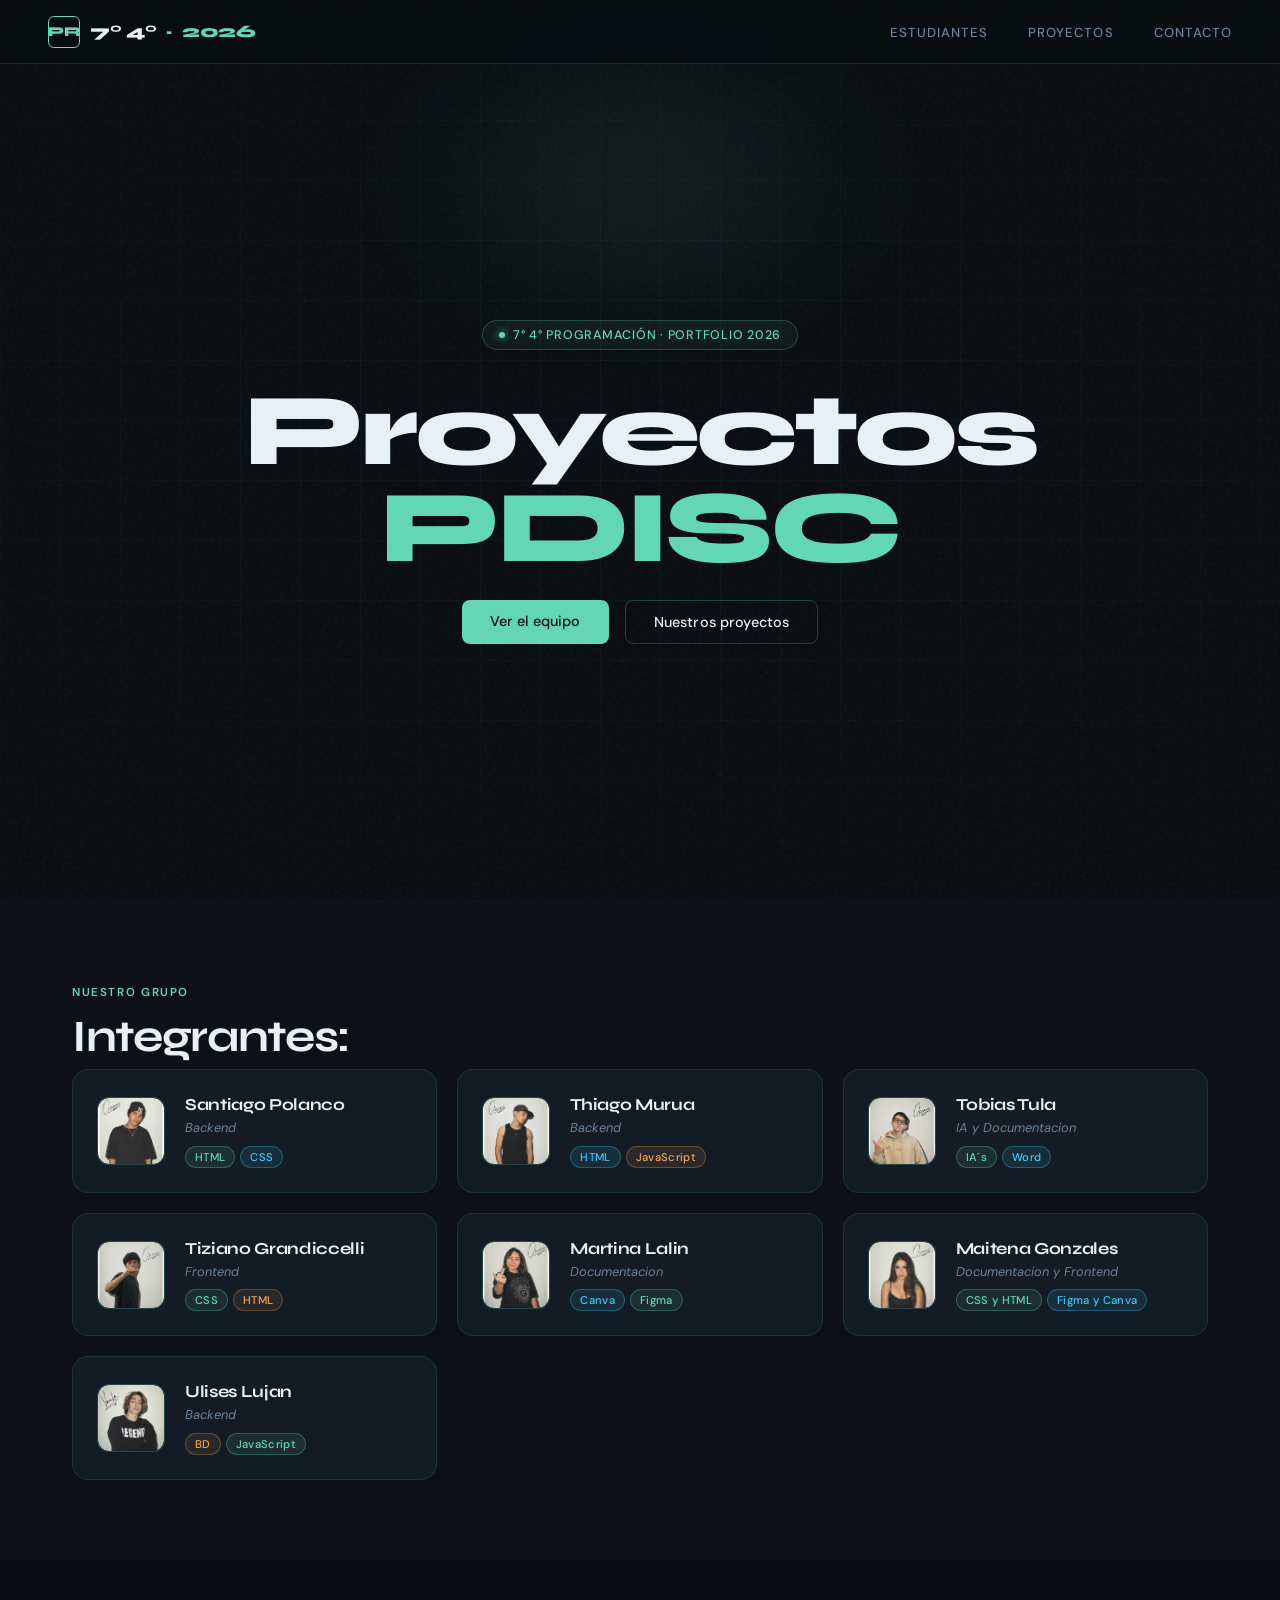
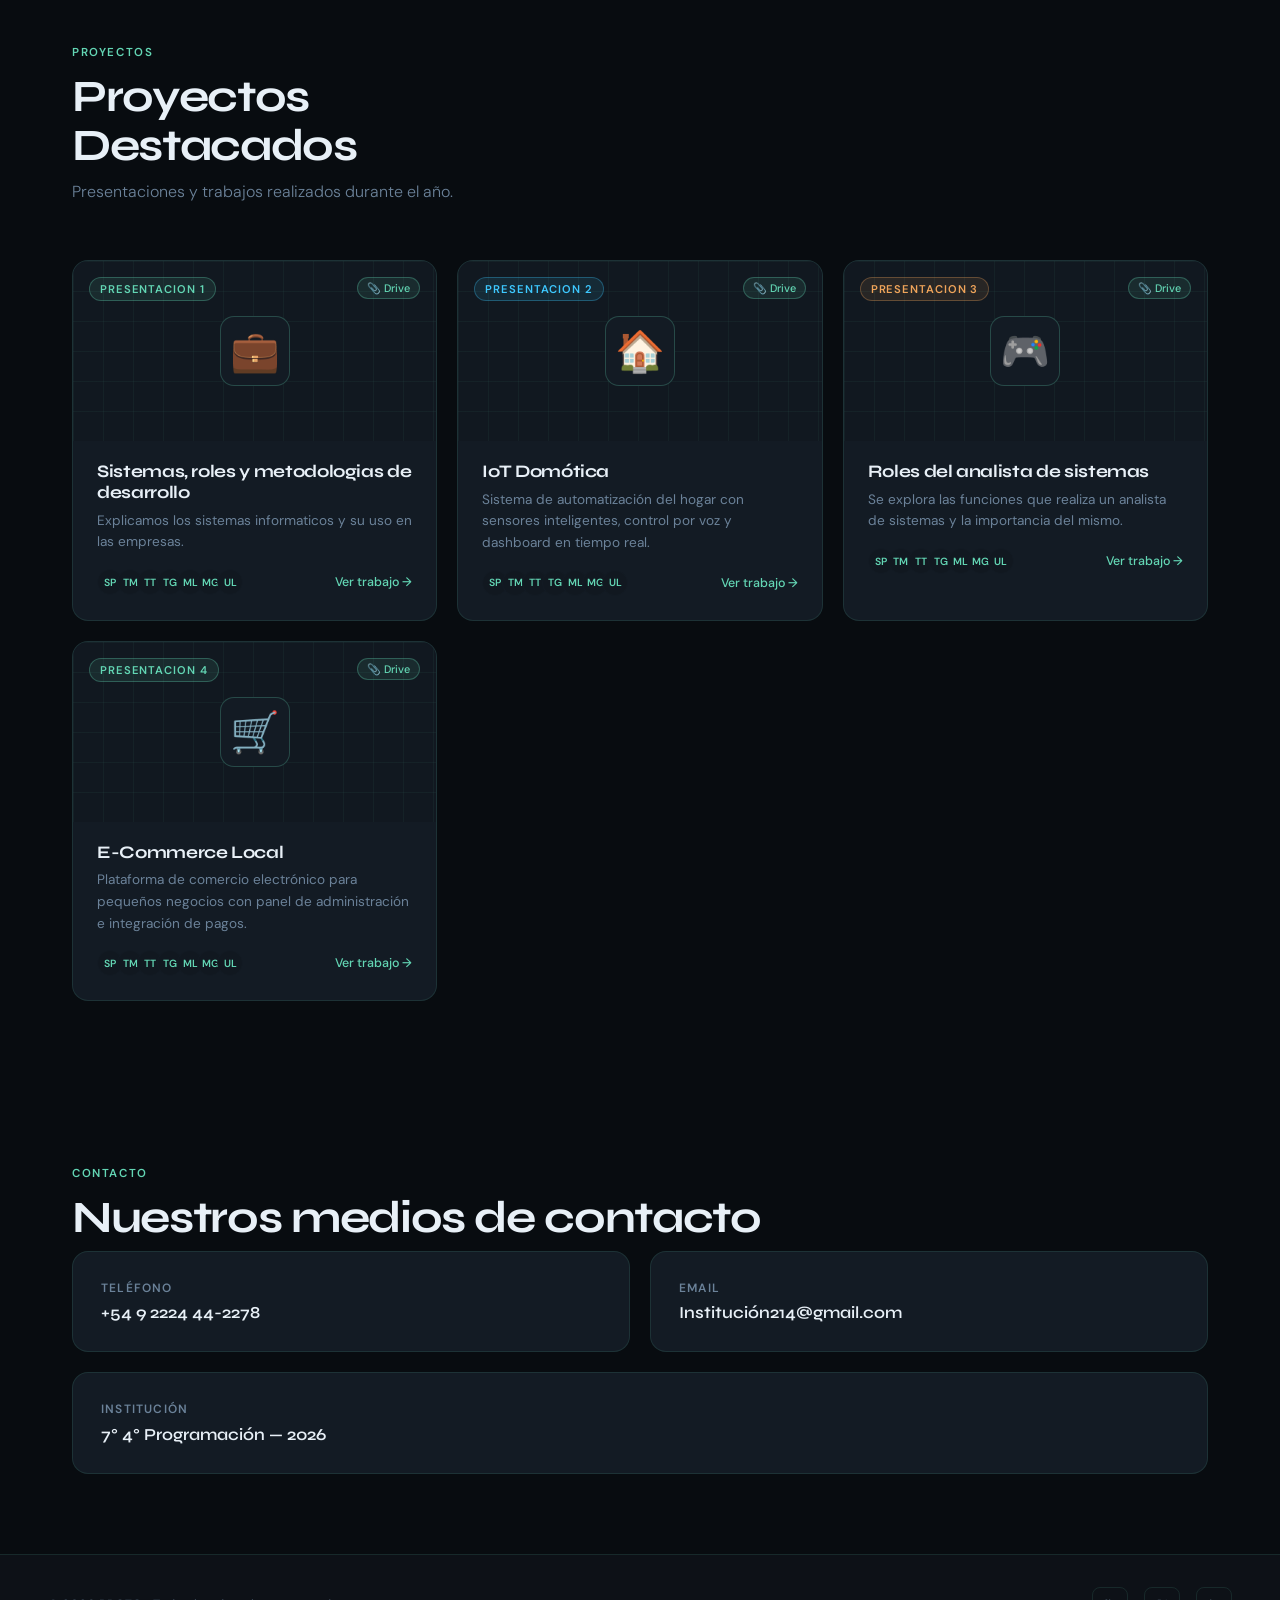
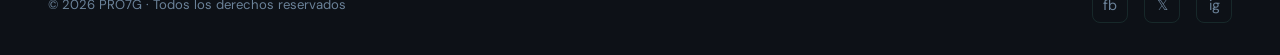
==== portfolio/index.html @ 8aecb808 "Add files via upload" ====
<!DOCTYPE html>
<html lang="es">
<head>
<meta charset="UTF-8">
<meta name="viewport" content="width=device-width, initial-scale=1.0">
<title>Godoy Portfolio 2026</title>
<link href="https://fonts.googleapis.com/css2?family=Syne:wght@400;600;700;800&family=DM+Sans:ital,wght@0,300;0,400;0,500;1,300&display=swap" rel="stylesheet">
</head>
<link rel="stylesheet" href="orden.css">
<body>
<nav>
  <a href="#" class="logo">
    <span class="logo-bracket">PR</span>
    7° 4° <span>·</span> <span>2026</span>
  </a>
  <ul class="nav-links">
    <li><a href="#students" class="active">Estudiantes</a></li>
    <li><a href="#projects">Proyectos</a></li>
    <li><a href="#contact">Contacto</a></li>
  </ul>
</nav>
<section class="hero">
  <div class="hero-grid"></div>
  <div class="hero-glow"></div>
  <div class="hero-badge">7° 4° Programación · Portfolio 2026</div>
  <h1>
    Proyectos<br>
    <span class="line2">PDISC</span>
  </h1>

  <div class="hero-cta">
    <a href="#students" class="btn btn-primary">Ver el equipo</a>
    <a href="#projects" class="btn btn-ghost">Nuestros proyectos</a>
  </div>
</section>
<section id="students">
  <div class="section-inner">
    <p class="section-tag reveal">Nuestro grupo</p>
    <h2 class="section-title reveal">Integrantes:</h2>
    <div class="students-grid">
      <div class="student-card reveal" onclick="openModal('Lucas','M.','Python · Backend','Desarrollador apasionado por la inteligencia artificial y los sistemas distribuidos. Le encanta resolver problemas complejos con código elegante.',['Python','Backend','IA'])">
        <div class="avatar"><img src="img/skinny.jpeg"></div>
        <div class="student-info">
          <div class="student-name">Santiago Polanco</div>
          <div class="student-role">Backend</div>
          <div class="tags">
            <span class="tag tag-green">HTML</span>
            <span class="tag tag-blue">CSS</span>
          </div>
        </div>
        
      </div>
      <div class="student-card reveal" onclick="openModal('Sofía','G.','UI/UX · Design','Diseñadora UX con ojo para los detalles. Crea interfaces que son tanto bellas como funcionales, centradas en el usuario.',['UI/UX','Design','Figma'])">
        <div class="avatar"><img src="img/murua.jpeg"></div>
        <div class="student-info">
          <div class="student-name">Thiago Murua</div>
          <div class="student-role">Backend</div>
          <div class="tags">
            <span class="tag tag-blue">HTML</span>
            <span class="tag tag-gold">JavaScript</span>
          </div>
        </div>
        
      </div>
      <div class="student-card reveal" onclick="openModal('Diego','R.','Data Science · AI','Entusiasta de los datos y la ciencia. Transforma conjuntos de datos complejos en insights accionables para la toma de decisiones.',['IA','Data Science','ML'])">
        <div class="avatar"><img src="img/tulin.jpeg"></div>
        <div class="student-info">
          <div class="student-name">Tobias Tula</div>
          <div class="student-role">IA y Documentacion</div>
          <div class="tags">
            <span class="tag tag-green">IA´s</span>
            <span class="tag tag-blue">Word</span>
          </div>
        </div>
        
      </div>
      <div class="student-card reveal" onclick="openModal('Valentina','C.','AI · Full Stack','Desarrolladora full stack con experiencia en modelos de lenguaje y aplicaciones web modernas. Apasionada por la ética en IA.',['IA','Full Stack','React'])">
        <div class="avatar"><img src="img/tizi.jpeg"></div>
        <div class="student-info">
          <div class="student-name">Tiziano Grandiccelli</div>
          <div class="student-role">Frontend</div>
          <div class="tags">
            <span class="tag tag-green">CSS</span>
            <span class="tag tag-gold">HTML</span>
          </div>
        </div>
        
      </div>
      <div class="student-card reveal" onclick="openModal('Matías','S.','DevOps · Cloud','Especialista en infraestructura y automatización. Garantiza que los proyectos del equipo estén siempre disponibles y escalables.',['DevOps','Cloud','Docker'])">
        <div class="avatar"><img src="img/martina.jpeg"></div>
        <div class="student-info">
          <div class="student-name">Martina Lalin</div>
          <div class="student-role">Documentacion</div>
          <div class="tags">
            <span class="tag tag-blue">Canva</span>
            <span class="tag tag-green">Figma</span>
          </div>
        </div>
        
      </div>
      <div class="student-card reveal" onclick="openModal('Isabella','F.','Mobile · AI','Desarrolladora mobile especializada en apps iOS/Android con integración de IA. Sus apps han sido descargadas por miles de usuarios.',['Mobile','IA','Flutter'])">
        <div class="avatar"><img src="img/mai.jpeg"></div>
        <div class="student-info">
          <div class="student-name">Maitena Gonzales</div>
          <div class="student-role">Documentacion y Frontend</div>
          <div class="tags">
            <span class="tag tag-green">CSS y HTML</span>
            <span class="tag tag-blue">Figma y Canva</span>
          </div>
        </div>
        
      </div>
      <div class="student-card reveal" onclick="openModal('Alex','T.','Cybersecurity','Experto en seguridad informática y ethical hacking. Protege los sistemas del equipo y evangeliza buenas prácticas de seguridad.',['Cybersecurity','Networking','Python'])">
        <div class="avatar"><img src="img/ulises.jpeg"></div>
        <div class="student-info">
          <div class="student-name">Ulises Lujan</div>
          <div class="student-role">Backend</div>
          <div class="tags">
            <span class="tag tag-gold">BD</span>
            <span class="tag tag-green">JavaScript</span>
          </div>
        </div>
        
      </div>
    </div>
  </div>
</section>
<section id="projects">
  <div class="section-inner">
    <p class="section-tag reveal">Proyectos</p>
    <h2 class="section-title reveal">Proyectos <br>Destacados</h2>
    <p class="section-sub reveal">Presentaciones y trabajos realizados durante el año. </p>
   
    <div class="projects-grid">
      <a class="project-card reveal" href="https://drive.google.com/file/d/1JtZgzzsUS3q6i__d8_By-QqEZzwx6sC-/view?usp=drive_link" target="_blank">
        <div class="project-thumb">
          <div class="project-thumb-pattern"></div>
          <span class="project-type-badge tag-green">Presentacion 1</span>
          <span class="project-gdrive-badge">📎 Drive</span>
          <div class="project-thumb-icon">💼</div>
        </div>
        <div class="project-body">
          <div class="project-title">Sistemas, roles y metodologias de desarrollo</div>
          <p class="project-desc">Explicamos los sistemas informaticos y su uso en las empresas.</p>
          <div class="project-footer">
            <div class="project-members">
              <div class="member-dot">SP</div>
              <div class="member-dot">TM</div>
              <div class="member-dot">TT</div>
              <div class="member-dot">TG</div>
              <div class="member-dot">ML</div>
              <div class="member-dot">MG</div>
              <div class="member-dot">UL</div>
            </div>
            <span class="project-link">Ver trabajo →</span>
          </div>
        </div>
      </a>
      <a class="project-card reveal" href="https://drive.google.com/drive/folders/TU_FOLDER_ID_AQUI" target="_blank">
        <div class="project-thumb">
          <div class="project-thumb-pattern"></div>
          <span class="project-type-badge tag-blue">Presentacion 2</span>
          <span class="project-gdrive-badge">📎 Drive</span>
          <div class="project-thumb-icon">🏠</div>
        </div>
        <div class="project-body">
          <div class="project-title">IoT Domótica</div>
          <p class="project-desc">Sistema de automatización del hogar con sensores inteligentes, control por voz y dashboard en tiempo real.</p>
          <div class="project-footer">
            <div class="project-members">
              <div class="member-dot">SP</div>
              <div class="member-dot">TM</div>
              <div class="member-dot">TT</div>
              <div class="member-dot">TG</div>
              <div class="member-dot">ML</div>
              <div class="member-dot">MG</div>
              <div class="member-dot">UL</div>
            </div>
            <span class="project-link">Ver trabajo →</span>
          </div>
        </div>
      </a>
      <a class="project-card reveal" href="https://drive.google.com/file/d/13xJvpCdQ9RZFX-FCYaniXNCSaBTQCy0U/view?usp=drive_link" target="_blank">
        <div class="project-thumb">
          <div class="project-thumb-pattern"></div>
          <span class="project-type-badge tag-gold">Presentacion 3</span>
          <span class="project-gdrive-badge">📎 Drive</span>
          <div class="project-thumb-icon">🎮</div>
        </div>
        <div class="project-body">
          <div class="project-title">Roles del analista de sistemas</div>
          <p class="project-desc">Se explora las funciones que realiza un analista de sistemas y la importancia del mismo.</p>
          <div class="project-footer">
            <div class="project-members">
              <div class="member-dot">SP</div>
              <div class="member-dot">TM</div>
              <div class="member-dot">TT</div>
              <div class="member-dot">TG</div>
              <div class="member-dot">ML</div>
              <div class="member-dot">MG</div>
              <div class="member-dot">UL</div>
            </div>
            <span class="project-link">Ver trabajo →</span>
          </div>
        </div>
      </a>
      <a class="project-card reveal" href="https://drive.google.com/drive/folders/TU_FOLDER_ID_AQUI" target="_blank">
        <div class="project-thumb">
          <div class="project-thumb-pattern"></div>
          <span class="project-type-badge tag-green">Presentacion 4</span>
          <span class="project-gdrive-badge">📎 Drive</span>
          <div class="project-thumb-icon">🛒</div>
        </div>
        <div class="project-body">
          <div class="project-title">E-Commerce Local</div>
          <p class="project-desc">Plataforma de comercio electrónico para pequeños negocios con panel de administración e integración de pagos.</p>
          <div class="project-footer">
            <div class="project-members">
              <div class="member-dot">SP</div>
              <div class="member-dot">TM</div>
              <div class="member-dot">TT</div>
              <div class="member-dot">TG</div>
              <div class="member-dot">ML</div>
              <div class="member-dot">MG</div>
              <div class="member-dot">UL</div>
            </div>
            <span class="project-link">Ver trabajo →</span>
          </div>
        </div>
      </a>
    </div>
  </div>
</section>

<section id="contact">
  <div class="section-inner">
    <p class="section-tag reveal">Contacto</p>
    <h2 class="section-title reveal">Nuestros medios de contacto</h2>
    

    <div class="contact-grid reveal">
      <div class="contact-card">
        <div class="contact-label">Teléfono</div>
        <div class="contact-value">+54 9 2224 44-2278</div>
      </div>
      <div class="contact-card">
        <div class="contact-label">Email</div>
        <div class="contact-value">Institución214@gmail.com</div>
      </div>
      <div class="contact-card" style="grid-column: 1 / -1;">
        <div class="contact-label">Institución</div>
        <div class="contact-value">7° 4° Programación —  2026</div>
      </div>
    </div>
  </div>
</section>
<footer>
  <div class="footer-left">© 2026 PRO7G · Todos los derechos reservados</div>
  <div class="footer-socials">
    <a href="#" title="Facebook">fb</a>
    <a href="#" title="X/Twitter">𝕏</a>
    <a href="#" title="Instagram">ig</a>
    
  </div>
</footer>

<script src="queque.js"></script>
</body>
</html>
---- portfolio/orden.css ----
:root {
    --bg: #080c10;
    --bg2: #0d1117;
    --bg3: #111820;
    --card: #131b24;
    --card2: #182230;
    --border: rgba(99,214,180,0.12);
    --border2: rgba(99,214,180,0.25);
    --accent: #63d6b4;
    --accent2: #3ec8ff;
    --accent3: #f0a45a;
    --text: #e8f0f7;
    --muted: #6b8299;
    --muted2: #8fa8bf;
    --gold: #f0a45a;
  }

  * { margin: 0; padding: 0; box-sizing: border-box; }

  html { scroll-behavior: smooth; }

  body {
    font-family: 'DM Sans', sans-serif;
    background: var(--bg);
    color: var(--text);
    overflow-x: hidden;
  }

  /* — NOISE TEXTURE — */
  body::before {
    content: '';
    position: fixed;
    inset: 0;
    background-image: url("data:image/svg+xml,%3Csvg viewBox='0 0 256 256' xmlns='http://www.w3.org/2000/svg'%3E%3Cfilter id='noise'%3E%3CfeTurbulence type='fractalNoise' baseFrequency='0.9' numOctaves='4' stitchTiles='stitch'/%3E%3C/filter%3E%3Crect width='100%25' height='100%25' filter='url(%23noise)' opacity='0.04'/%3E%3C/svg%3E");
    pointer-events: none;
    z-index: 0;
  }

  /* — NAV — */
  nav {
    position: fixed;
    top: 0; left: 0; right: 0;
    z-index: 100;
    display: flex;
    align-items: center;
    justify-content: space-between;
    padding: 0 3rem;
    height: 64px;
    background: rgba(8,12,16,0.85);
    backdrop-filter: blur(20px);
    border-bottom: 0.5px solid var(--border);
  }

  .logo {
    display: flex;
    align-items: center;
    gap: 10px;
    font-family: 'Syne', sans-serif;
    font-weight: 800;
    font-size: 1.1rem;
    letter-spacing: -0.02em;
    color: var(--text);
    text-decoration: none;
  }

  .logo-bracket {
    display: inline-flex;
    align-items: center;
    justify-content: center;
    width: 32px;
    height: 32px;
    border: 1.5px solid var(--accent);
    border-radius: 6px;
    font-size: 0.85rem;
    color: var(--accent);
  }

  .logo span { color: var(--accent); }

  .nav-links {
    display: flex;
    gap: 2.5rem;
    list-style: none;
  }

  .nav-links a {
    font-size: 0.82rem;
    font-weight: 500;
    letter-spacing: 0.08em;
    text-transform: uppercase;
    color: var(--muted);
    text-decoration: none;
    transition: color 0.2s;
  }

  .nav-links a:hover, .nav-links a.active { color: var(--accent); }

  /* — HERO — */
  .hero {
    position: relative;
    min-height: 100vh;
    display: flex;
    flex-direction: column;
    align-items: center;
    justify-content: center;
    text-align: center;
    padding: 8rem 2rem 4rem;
    overflow: hidden;
  }

  .hero-grid {
    position: absolute;
    inset: 0;
    background-image:
      linear-gradient(rgba(99,214,180,0.04) 1px, transparent 1px),
      linear-gradient(90deg, rgba(99,214,180,0.04) 1px, transparent 1px);
    background-size: 60px 60px;
    mask-image: radial-gradient(ellipse 80% 60% at 50% 50%, black 30%, transparent 100%);
  }

  .hero-glow {
    position: absolute;
    top: 20%;
    left: 50%;
    transform: translate(-50%, -50%);
    width: 600px;
    height: 400px;
    background: radial-gradient(ellipse, rgba(99,214,180,0.08) 0%, transparent 70%);
    pointer-events: none;
  }

  .hero-badge {
    display: inline-flex;
    align-items: center;
    gap: 8px;
    padding: 6px 16px;
    border: 0.5px solid var(--border2);
    border-radius: 100px;
    font-size: 0.78rem;
    font-weight: 500;
    color: var(--accent);
    letter-spacing: 0.06em;
    text-transform: uppercase;
    margin-bottom: 2rem;
    background: rgba(99,214,180,0.06);
    animation: fadeUp 0.8s ease both;
  }

  .hero-badge::before {
    content: '';
    width: 6px; height: 6px;
    border-radius: 50%;
    background: var(--accent);
    box-shadow: 0 0 8px var(--accent);
    animation: pulse 2s ease infinite;
  }

  @keyframes pulse {
    0%, 100% { opacity: 1; }
    50% { opacity: 0.3; }
  }

  .hero h1 {
    font-family: 'Syne', sans-serif;
    font-weight: 800;
    font-size: clamp(3rem, 8vw, 6.5rem);
    line-height: 0.95;
    letter-spacing: -0.04em;
    margin-bottom: 1.5rem;
    animation: fadeUp 0.8s 0.1s ease both;
  }

  .hero h1 .line2 { color: var(--accent); }

  .hero p {
    font-size: 1.1rem;
    font-weight: 300;
    color: var(--muted2);
    max-width: 480px;
    line-height: 1.7;
    margin-bottom: 3rem;
    animation: fadeUp 0.8s 0.2s ease both;
  }

  .hero-cta {
    display: flex;
    gap: 1rem;
    animation: fadeUp 0.8s 0.3s ease both;
  }

  .btn {
    padding: 0.75rem 1.75rem;
    font-family: 'DM Sans', sans-serif;
    font-size: 0.9rem;
    font-weight: 500;
    border-radius: 8px;
    cursor: pointer;
    text-decoration: none;
    transition: all 0.2s;
    letter-spacing: 0.01em;
  }

  .btn-primary {
    background: var(--accent);
    color: #050d0b;
    border: none;
  }

  .btn-primary:hover {
    background: #80e4c8;
    transform: translateY(-1px);
  }

  .btn-ghost {
    background: transparent;
    color: var(--text);
    border: 0.5px solid var(--border2);
  }

  .btn-ghost:hover {
    border-color: var(--accent);
    color: var(--accent);
  }

  /* — SECTION — */
  section {
    position: relative;
    z-index: 1;
  }

  .section-inner {
    max-width: 1200px;
    margin: 0 auto;
    padding: 5rem 2rem;
  }

  .section-tag {
    display: inline-block;
    font-size: 0.72rem;
    font-weight: 600;
    letter-spacing: 0.14em;
    text-transform: uppercase;
    color: var(--accent);
    margin-bottom: 0.75rem;
  }

  .section-title {
    font-family: 'Syne', sans-serif;
    font-weight: 700;
    font-size: clamp(1.8rem, 3.5vw, 2.8rem);
    letter-spacing: -0.03em;
    line-height: 1.1;
    margin-bottom: 0.5rem;
  }

  .section-sub {
    color: var(--muted);
    font-size: 1rem;
    font-weight: 300;
    max-width: 500px;
    line-height: 1.6;
    margin-bottom: 3.5rem;
  }

  /* — STUDENTS GRID — */
  #students { background: var(--bg2); }

  .students-grid {
    display: grid;
    grid-template-columns: repeat(auto-fill, minmax(300px, 1fr));
    gap: 1.25rem;
  }

  .student-card {
    background: var(--card);
    border: 0.5px solid var(--border);
    border-radius: 16px;
    padding: 1.5rem;
    display: flex;
    align-items: center;
    gap: 1.25rem;
    cursor: pointer;
    transition: all 0.25s;
    position: relative;
    overflow: hidden;
  }

  .student-card::before {
    content: '';
    position: absolute;
    top: 0; left: 0; right: 0;
    height: 1px;
    background: linear-gradient(90deg, transparent, var(--accent), transparent);
    opacity: 0;
    transition: opacity 0.3s;
  }

  .student-card:hover {
    border-color: var(--border2);
    transform: translateY(-3px);
    background: var(--card2);
  }

  .student-card:hover::before { opacity: 1; }

  .avatar {
    width: 68px;
    height: 68px;
    border-radius: 12px;
    background: var(--bg3);
    display: flex;
    align-items: center;
    justify-content: center;
    font-family: 'Syne', sans-serif;
    font-weight: 700;
    font-size: 1.4rem;
    color: var(--accent);
    border: 0.5px solid var(--border2);
    flex-shrink: 0;
    position: relative;
    overflow: hidden;
  }

  .avatar img {
    width: 100%;
    height: 100%;
    object-fit: cover;
    border-radius: 11px;
  }

  .student-info { flex: 1; min-width: 0; }

  .student-name {
    font-family: 'Syne', sans-serif;
    font-weight: 700;
    font-size: 1.05rem;
    letter-spacing: -0.02em;
    margin-bottom: 4px;
  }

  .student-role {
    font-size: 0.8rem;
    color: var(--muted);
    margin-bottom: 0.6rem;
    font-style: italic;
  }

  .tags {
    display: flex;
    flex-wrap: wrap;
    gap: 5px;
  }

  .tag {
    font-size: 0.7rem;
    font-weight: 500;
    padding: 3px 9px;
    border-radius: 100px;
    letter-spacing: 0.03em;
  }

  .tag-green { background: rgba(99,214,180,0.1); color: var(--accent); border: 0.5px solid rgba(99,214,180,0.3); }
  .tag-blue { background: rgba(62,200,255,0.1); color: var(--accent2); border: 0.5px solid rgba(62,200,255,0.3); }
  .tag-gold { background: rgba(240,164,90,0.1); color: var(--gold); border: 0.5px solid rgba(240,164,90,0.3); }

  .student-arrow {
    color: var(--muted);
    font-size: 1.2rem;
    transition: transform 0.2s, color 0.2s;
  }

  .student-card:hover .student-arrow {
    transform: translateX(3px);
    color: var(--accent);
  }

  /* — PROJECTS — */
  #projects { background: var(--bg); }

  /* Google Drive Integration Banner */
  .drive-banner {
    background: linear-gradient(135deg, rgba(99,214,180,0.07), rgba(62,200,255,0.07));
    border: 0.5px solid var(--border2);
    border-radius: 14px;
    padding: 1.5rem 2rem;
    margin-bottom: 2.5rem;
    display: flex;
    align-items: flex-start;
    gap: 1.25rem;
  }

  .drive-icon {
    width: 44px;
    height: 44px;
    border-radius: 10px;
    background: rgba(99,214,180,0.12);
    display: flex;
    align-items: center;
    justify-content: center;
    flex-shrink: 0;
    font-size: 1.3rem;
  }

  .drive-banner h3 {
    font-family: 'Syne', sans-serif;
    font-size: 1rem;
    font-weight: 700;
    margin-bottom: 4px;
    color: var(--accent);
  }

  .drive-banner p {
    font-size: 0.85rem;
    color: var(--muted2);
    line-height: 1.6;
  }

  .drive-banner code {
    background: rgba(99,214,180,0.1);
    border: 0.5px solid rgba(99,214,180,0.3);
    padding: 2px 7px;
    border-radius: 4px;
    font-size: 0.8rem;
    color: var(--accent);
    font-family: 'Courier New', monospace;
  }

  /* PROJECTS GRID */
  .projects-grid {
    display: grid;
    grid-template-columns: repeat(auto-fill, minmax(340px, 1fr));
    gap: 1.25rem;
  }

  .project-card {
    background: var(--card);
    border: 0.5px solid var(--border);
    border-radius: 16px;
    overflow: hidden;
    transition: all 0.3s;
    cursor: pointer;
    text-decoration: none;
    color: inherit;
    display: block;
  }

  .project-card:hover {
    border-color: var(--border2);
    transform: translateY(-4px);
  }

  .project-thumb {
    height: 180px;
    background: var(--bg3);
    display: flex;
    align-items: center;
    justify-content: center;
    position: relative;
    overflow: hidden;
  }

  .project-thumb-pattern {
    position: absolute;
    inset: 0;
    background-image:
      linear-gradient(rgba(99,214,180,0.05) 1px, transparent 1px),
      linear-gradient(90deg, rgba(99,214,180,0.05) 1px, transparent 1px);
    background-size: 30px 30px;
  }

  .project-thumb-icon {
    font-size: 2.5rem;
    position: relative;
    z-index: 1;
    background: var(--card);
    border: 0.5px solid var(--border2);
    width: 70px;
    height: 70px;
    border-radius: 14px;
    display: flex;
    align-items: center;
    justify-content: center;
  }

  .project-type-badge {
    position: absolute;
    top: 1rem;
    left: 1rem;
    font-size: 0.7rem;
    font-weight: 600;
    letter-spacing: 0.08em;
    text-transform: uppercase;
    padding: 4px 10px;
    border-radius: 100px;
    z-index: 2;
  }

  .project-gdrive-badge {
    position: absolute;
    top: 1rem;
    right: 1rem;
    font-size: 0.68rem;
    font-weight: 500;
    color: var(--accent);
    background: rgba(99,214,180,0.1);
    border: 0.5px solid rgba(99,214,180,0.3);
    padding: 3px 9px;
    border-radius: 100px;
    z-index: 2;
  }

  .project-body {
    padding: 1.25rem 1.5rem 1.5rem;
  }

  .project-title {
    font-family: 'Syne', sans-serif;
    font-weight: 700;
    font-size: 1.1rem;
    letter-spacing: -0.02em;
    margin-bottom: 0.4rem;
  }

  .project-desc {
    font-size: 0.85rem;
    color: var(--muted);
    line-height: 1.6;
    margin-bottom: 1rem;
  }

  .project-footer {
    display: flex;
    align-items: center;
    justify-content: space-between;
  }

  .project-members {
    display: flex;
    gap: -4px;
  }

  .member-dot {
    width: 26px;
    height: 26px;
    border-radius: 50%;
    background: var(--bg3);
    border: 1.5px solid var(--card);
    display: flex;
    align-items: center;
    justify-content: center;
    font-size: 0.65rem;
    font-weight: 600;
    color: var(--accent);
    margin-left: -6px;
  }

  .member-dot:first-child { margin-left: 0; }

  .project-link {
    font-size: 0.78rem;
    font-weight: 500;
    color: var(--accent);
    text-decoration: none;
    display: flex;
    align-items: center;
    gap: 4px;
    transition: gap 0.2s;
  }

  .project-link:hover { gap: 8px; }

  /* — SKILLS — */
  #skills { background: var(--bg2); }

  .skills-list {
    display: flex;
    flex-wrap: wrap;
    gap: 0.75rem;
  }

  .skill-pill {
    padding: 0.5rem 1.25rem;
    border: 0.5px solid var(--border);
    border-radius: 100px;
    font-size: 0.85rem;
    color: var(--muted2);
    background: var(--card);
    transition: all 0.2s;
    cursor: default;
  }

  .skill-pill:hover {
    border-color: var(--accent);
    color: var(--accent);
    background: rgba(99,214,180,0.05);
  }

  /* — CONTACT — */
  #contact { background: var(--bg); }

  .contact-grid {
    display: grid;
    grid-template-columns: 1fr 1fr;
    gap: 1.25rem;
  }

  .contact-card {
    background: var(--card);
    border: 0.5px solid var(--border);
    border-radius: 16px;
    padding: 1.75rem;
    transition: border-color 0.2s;
  }

  .contact-card:hover { border-color: var(--border2); }

  .contact-label {
    font-size: 0.75rem;
    font-weight: 600;
    letter-spacing: 0.1em;
    text-transform: uppercase;
    color: var(--muted);
    margin-bottom: 0.4rem;
  }

  .contact-value {
    font-family: 'Syne', sans-serif;
    font-size: 1.05rem;
    font-weight: 600;
  }

  /* — FOOTER — */
  footer {
    border-top: 0.5px solid var(--border);
    padding: 2rem 3rem;
    display: flex;
    align-items: center;
    justify-content: space-between;
    background: var(--bg2);
  }

  .footer-left {
    font-size: 0.82rem;
    color: var(--muted);
  }

  .footer-socials {
    display: flex;
    gap: 1rem;
  }

  .footer-socials a {
    width: 36px;
    height: 36px;
    border: 0.5px solid var(--border);
    border-radius: 8px;
    display: flex;
    align-items: center;
    justify-content: center;
    color: var(--muted);
    text-decoration: none;
    font-size: 0.9rem;
    transition: all 0.2s;
  }

  .footer-socials a:hover {
    border-color: var(--accent);
    color: var(--accent);
  }

  /* — MODAL — */
  .modal-overlay {
    position: fixed;
    inset: 0;
    background: rgba(5,8,12,0.85);
    backdrop-filter: blur(12px);
    z-index: 200;
    display: flex;
    align-items: center;
    justify-content: center;
    padding: 2rem;
    opacity: 0;
    pointer-events: none;
    transition: opacity 0.25s;
  }

  .modal-overlay.open {
    opacity: 1;
    pointer-events: all;
  }

  .modal {
    background: var(--card);
    border: 0.5px solid var(--border2);
    border-radius: 20px;
    width: 100%;
    max-width: 480px;
    padding: 2.5rem;
    transform: translateY(20px);
    transition: transform 0.3s;
    position: relative;
  }

  .modal-overlay.open .modal { transform: translateY(0); }

  .modal-close {
    position: absolute;
    top: 1.25rem; right: 1.25rem;
    width: 32px; height: 32px;
    border: 0.5px solid var(--border);
    border-radius: 8px;
    background: transparent;
    color: var(--muted);
    cursor: pointer;
    display: flex;
    align-items: center;
    justify-content: center;
    font-size: 1rem;
    transition: all 0.2s;
  }

  .modal-close:hover { border-color: var(--accent); color: var(--accent); }

  .modal-avatar {
    width: 80px; height: 80px;
    border-radius: 14px;
    background: var(--bg3);
    border: 0.5px solid var(--border2);
    display: flex;
    align-items: center;
    justify-content: center;
    font-family: 'Syne', sans-serif;
    font-size: 1.8rem;
    font-weight: 700;
    color: var(--accent);
    margin-bottom: 1rem;
  }

  .modal-name {
    font-family: 'Syne', sans-serif;
    font-size: 1.6rem;
    font-weight: 800;
    letter-spacing: -0.03em;
    margin-bottom: 0.25rem;
  }

  .modal-role {
    color: var(--muted);
    font-size: 0.9rem;
    font-style: italic;
    margin-bottom: 1rem;
  }

  .modal-bio {
    font-size: 0.9rem;
    color: var(--muted2);
    line-height: 1.7;
    margin-bottom: 1.25rem;
  }

  .modal-tags { display: flex; flex-wrap: wrap; gap: 6px; }

  /* — ANIMATIONS — */
  @keyframes fadeUp {
    from { opacity: 0; transform: translateY(20px); }
    to { opacity: 1; transform: translateY(0); }
  }

  .reveal {
    opacity: 0;
    transform: translateY(24px);
    transition: opacity 0.6s ease, transform 0.6s ease;
  }

  .reveal.visible {
    opacity: 1;
    transform: translateY(0);
  }

  @media (max-width: 768px) {
    nav { padding: 0 1.5rem; }
    .nav-links { display: none; }
    .hero h1 { font-size: 2.8rem; }
    .students-grid, .projects-grid { grid-template-columns: 1fr; }
    .contact-grid { grid-template-columns: 1fr; }
    .section-inner { padding: 3rem 1.25rem; }
    footer { flex-direction: column; gap: 1rem; text-align: center; }
  }
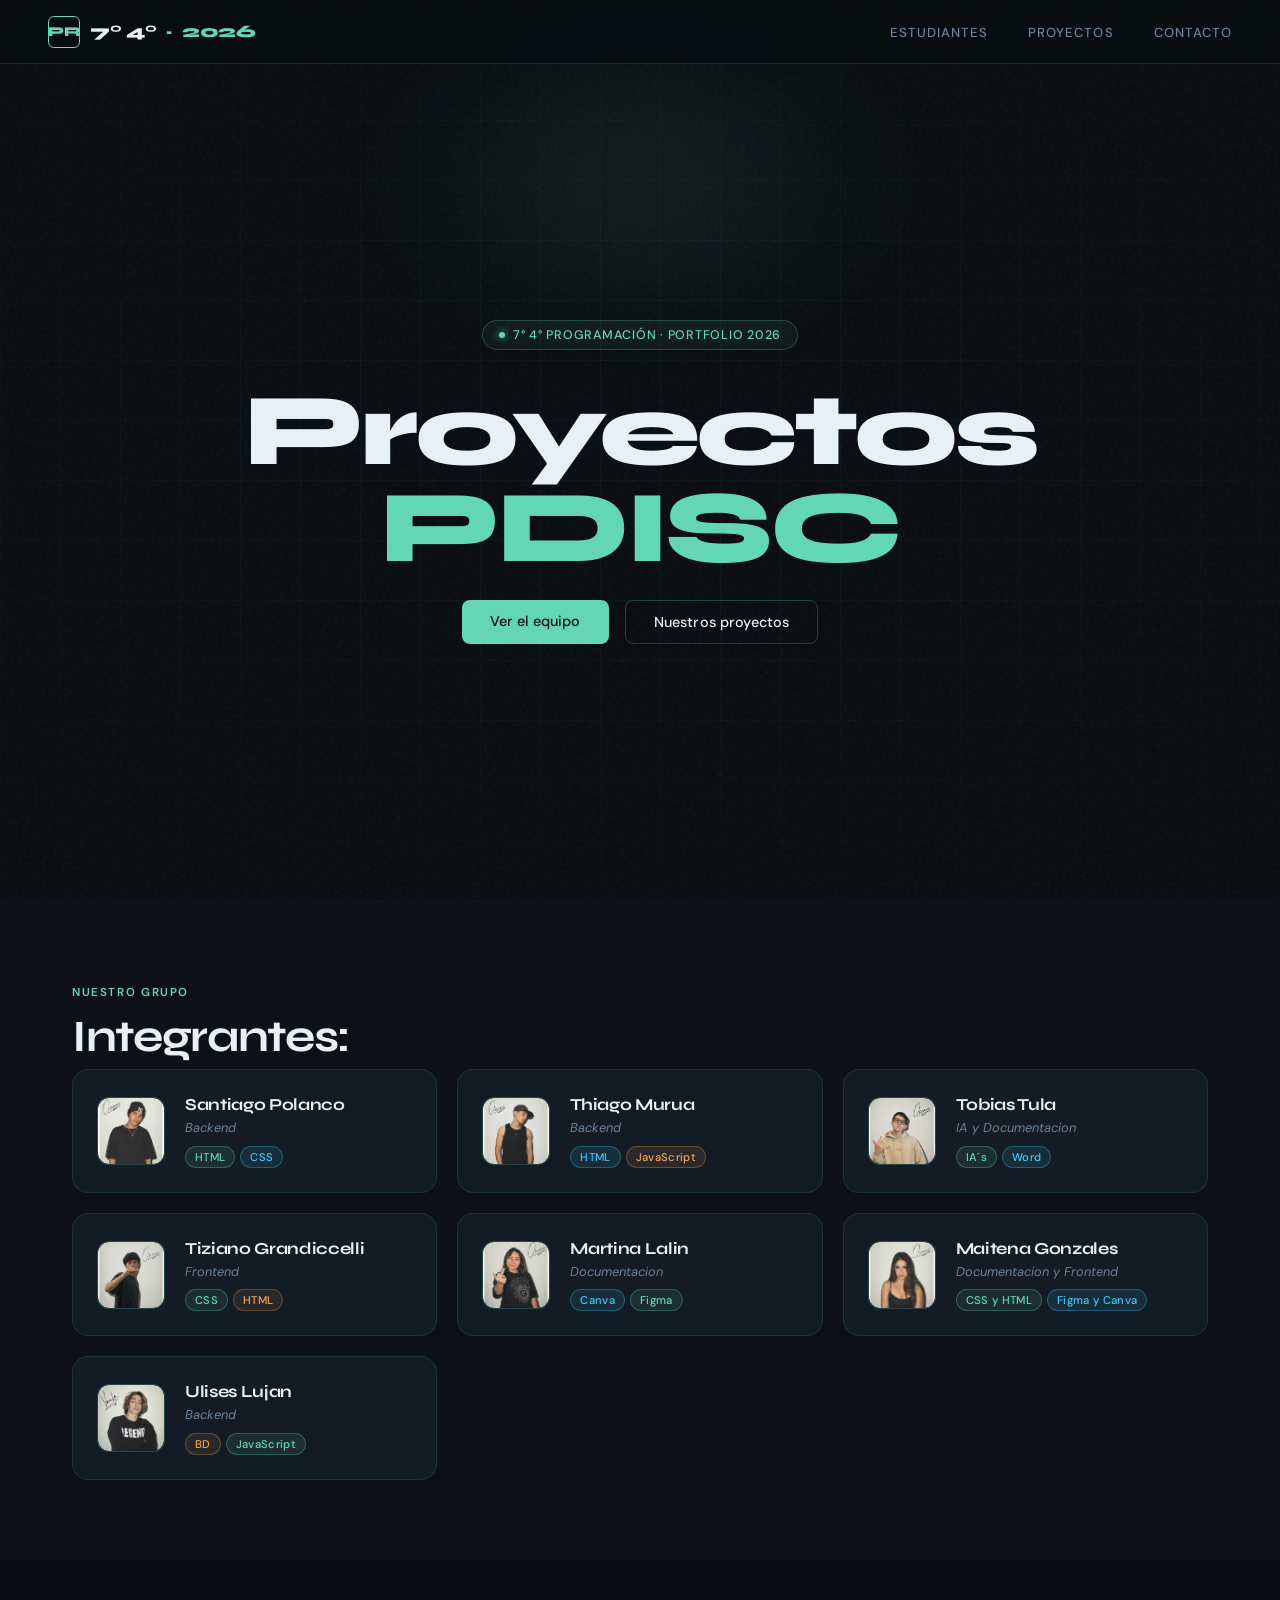
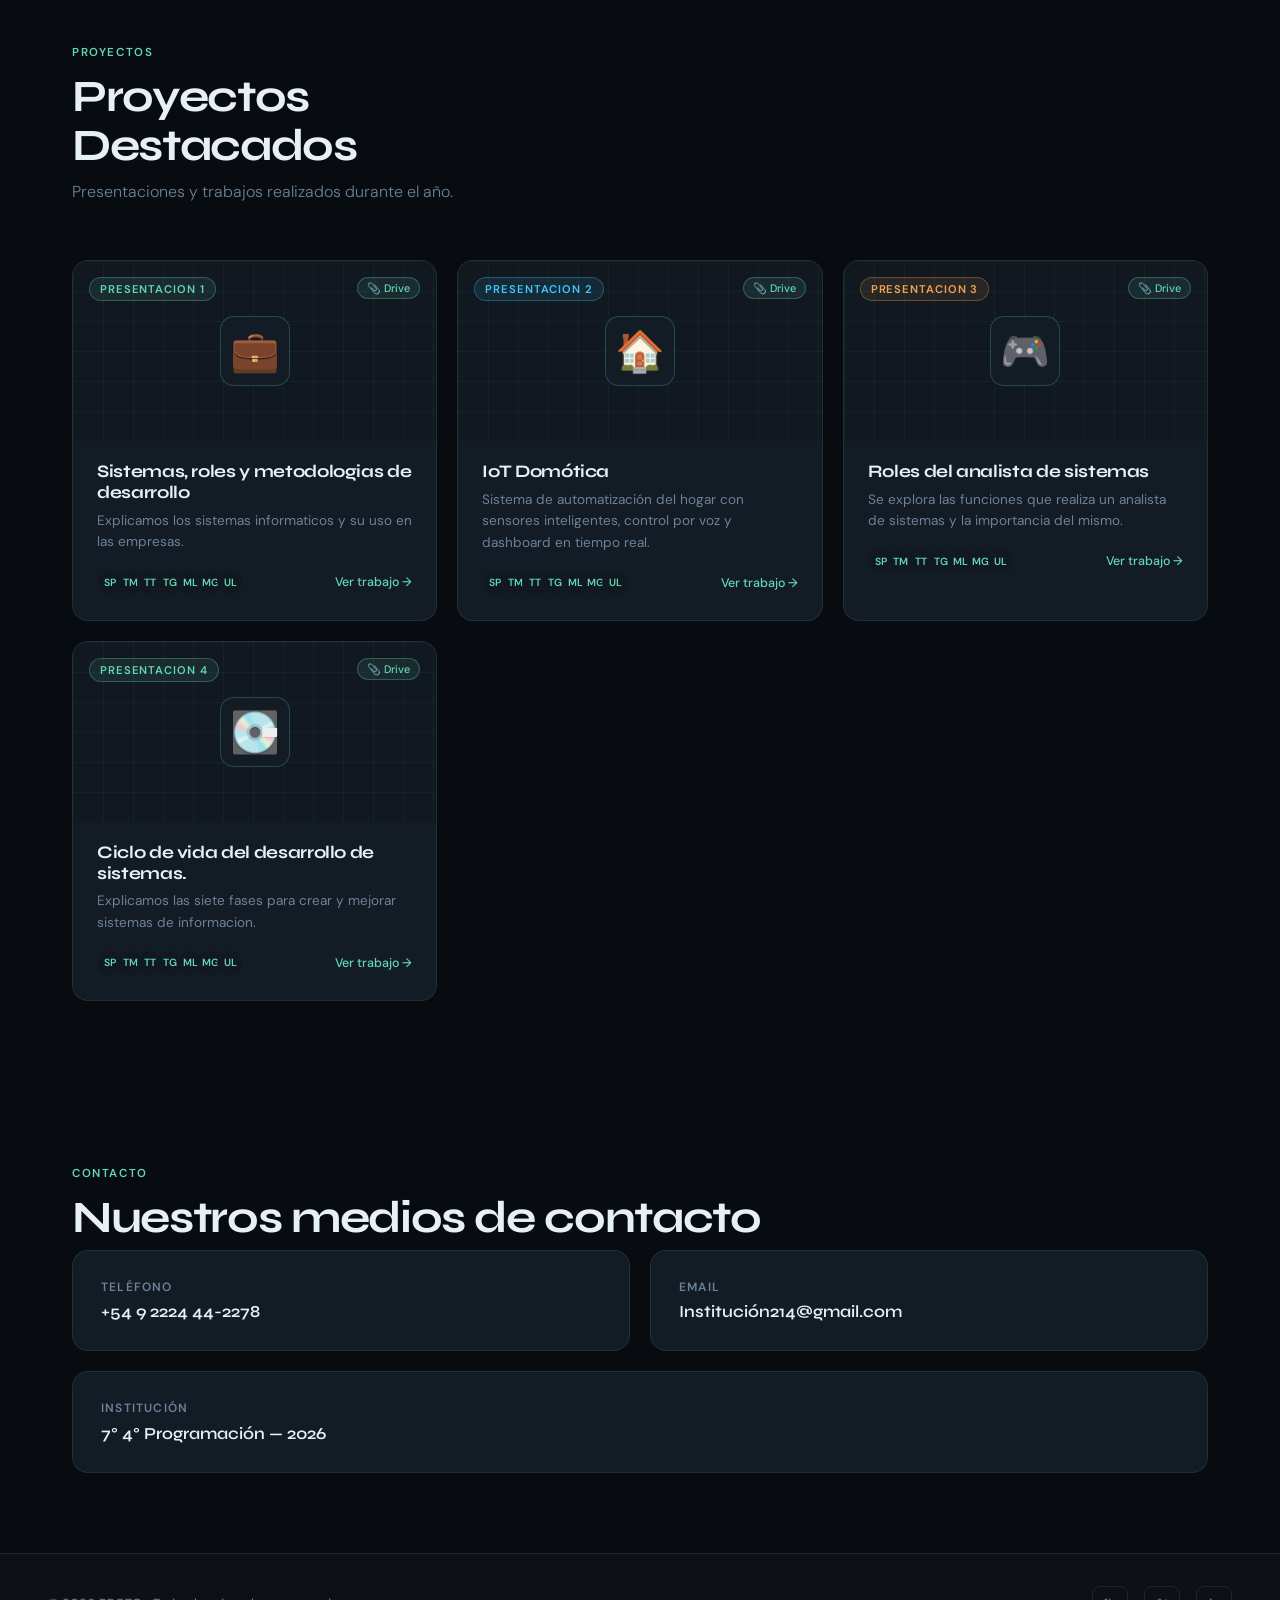
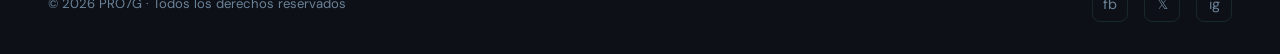
==== commit 2f4aa191: "Update index.html" ====
--- a/portfolio/index.html
+++ b/portfolio/index.html
@@ -204,16 +204,16 @@
           </div>
         </div>
       </a>
-      <a class="project-card reveal" href="https://drive.google.com/drive/folders/TU_FOLDER_ID_AQUI" target="_blank">
+      <a class="project-card reveal" href="https://drive.google.com/file/d/1Jhz-owjT7NWqjBzLdaUUEtgh4FYC-cdc/view?usp=drive_link" target="_blank">
         <div class="project-thumb">
           <div class="project-thumb-pattern"></div>
           <span class="project-type-badge tag-green">Presentacion 4</span>
           <span class="project-gdrive-badge">📎 Drive</span>
-          <div class="project-thumb-icon">🛒</div>
-        </div>
-        <div class="project-body">
-          <div class="project-title">E-Commerce Local</div>
-          <p class="project-desc">Plataforma de comercio electrónico para pequeños negocios con panel de administración e integración de pagos.</p>
+          <div class="project-thumb-icon">💽</div>
+        </div>
+        <div class="project-body">
+          <div class="project-title">Ciclo de vida del desarrollo de sistemas.</div>
+          <p class="project-desc">Explicamos las siete fases para crear y mejorar sistemas de informacion.</p>
           <div class="project-footer">
             <div class="project-members">
               <div class="member-dot">SP</div>
@@ -266,4 +266,4 @@
 
 <script src="queque.js"></script>
 </body>
-</html>+</html>
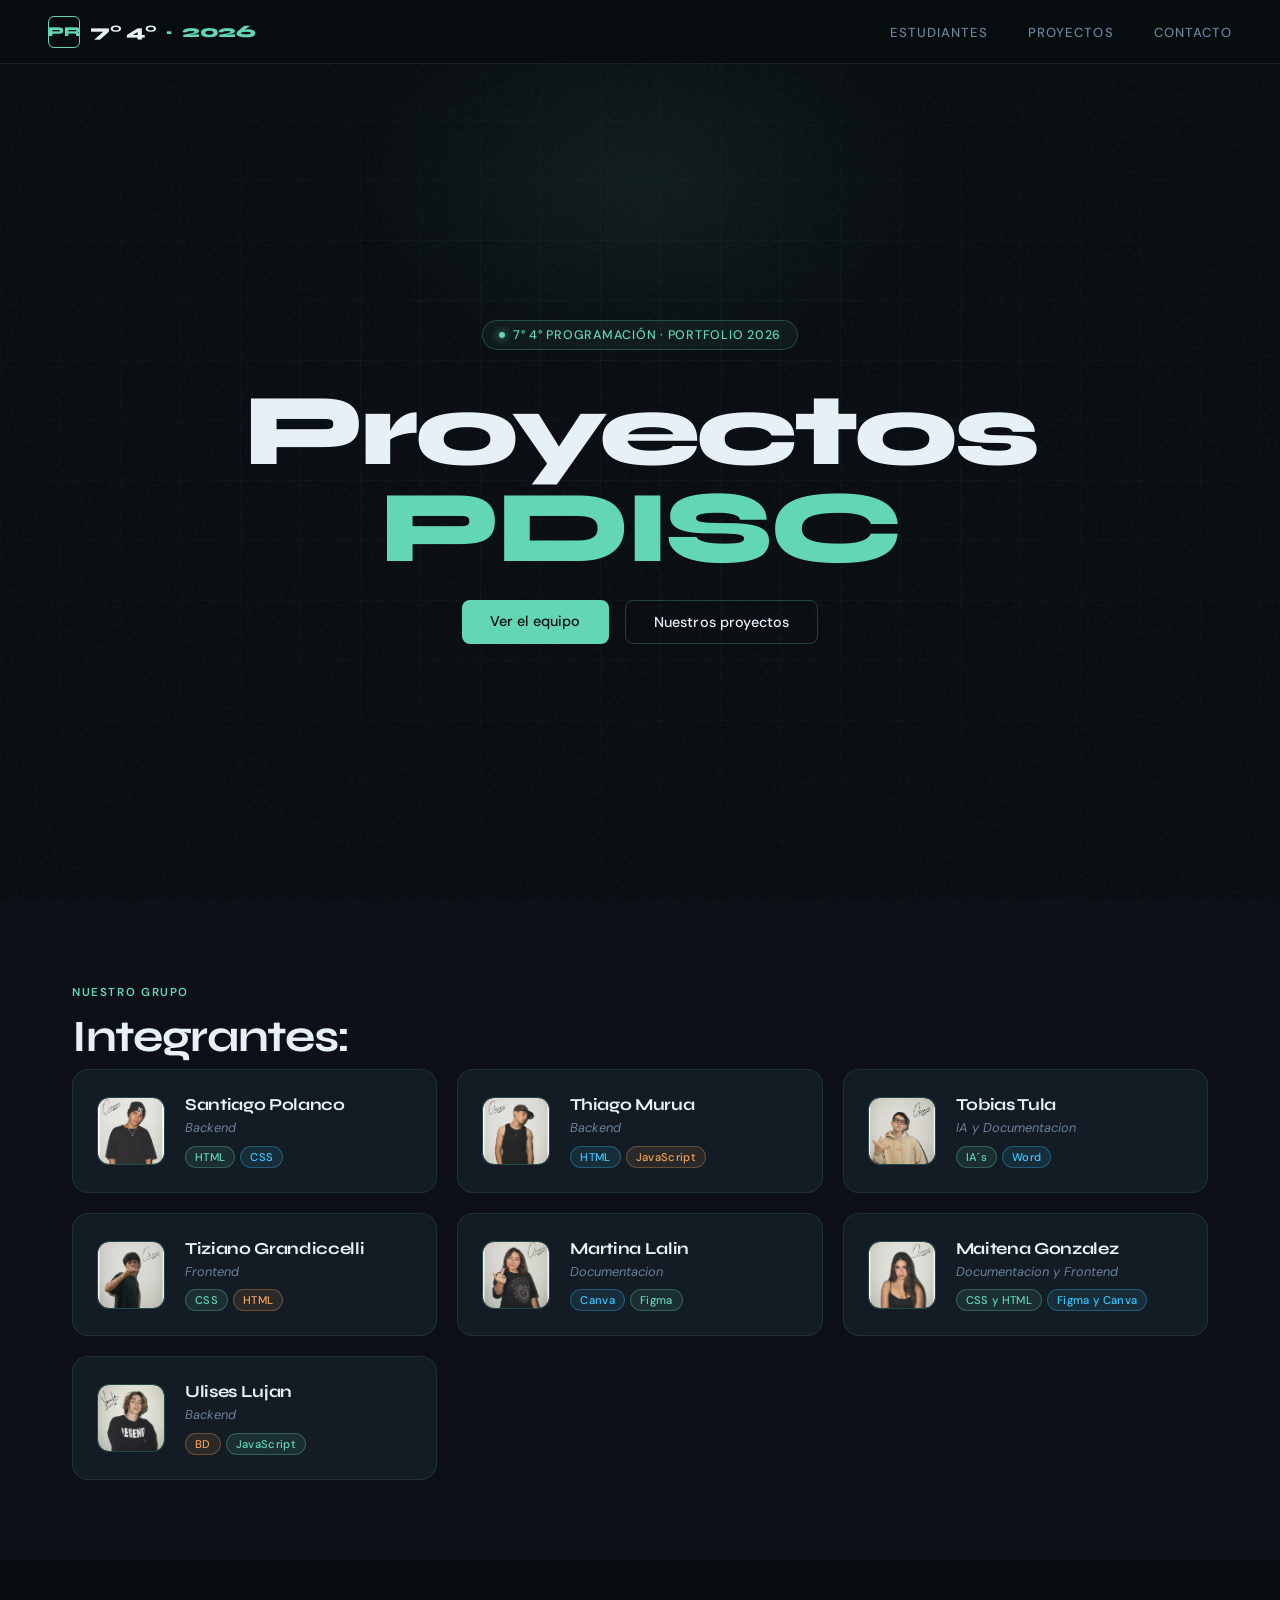
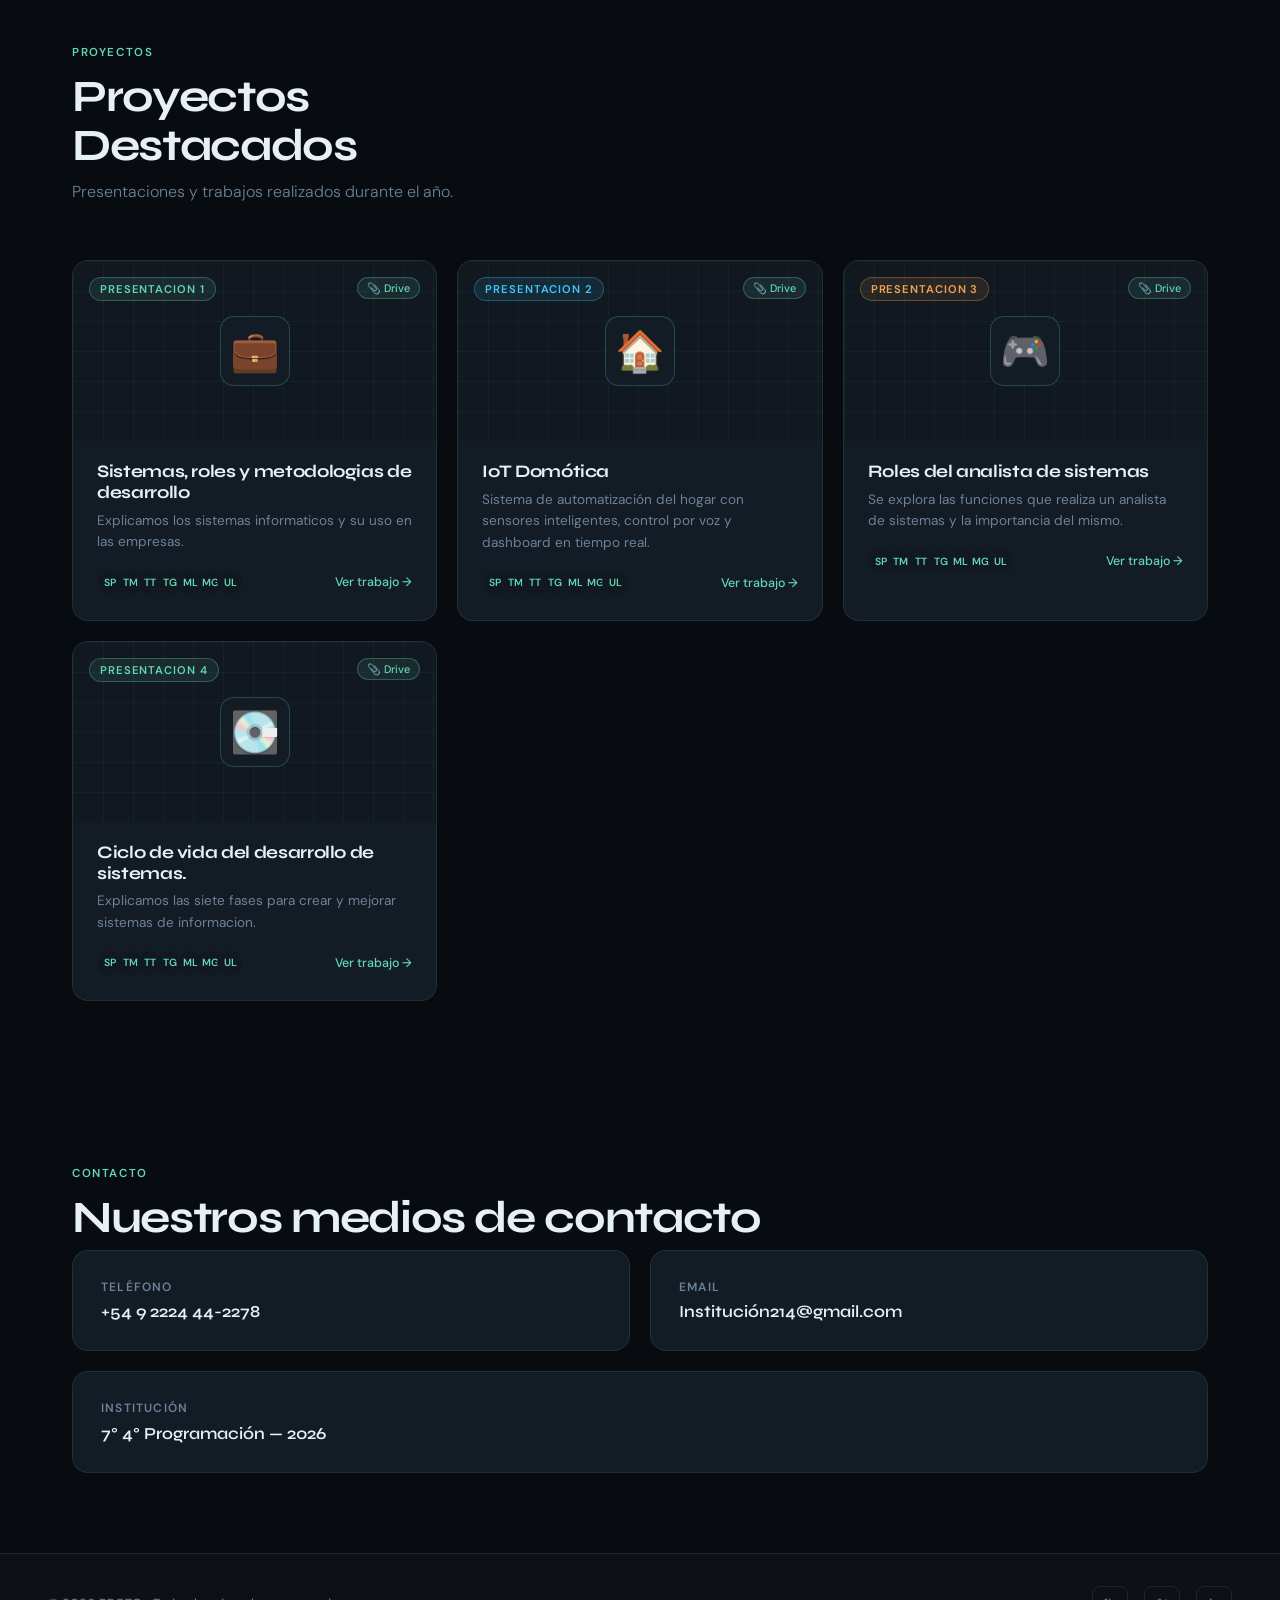
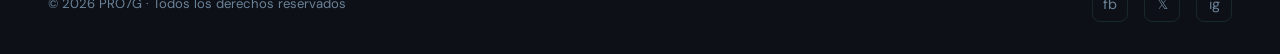
==== commit 93bdb160: "Update index.html" ====
--- a/portfolio/index.html
+++ b/portfolio/index.html
@@ -101,7 +101,7 @@
       <div class="student-card reveal" onclick="openModal('Isabella','F.','Mobile · AI','Desarrolladora mobile especializada en apps iOS/Android con integración de IA. Sus apps han sido descargadas por miles de usuarios.',['Mobile','IA','Flutter'])">
         <div class="avatar"><img src="img/mai.jpeg"></div>
         <div class="student-info">
-          <div class="student-name">Maitena Gonzales</div>
+          <div class="student-name">Maitena Gonzalez</div>
           <div class="student-role">Documentacion y Frontend</div>
           <div class="tags">
             <span class="tag tag-green">CSS y HTML</span>
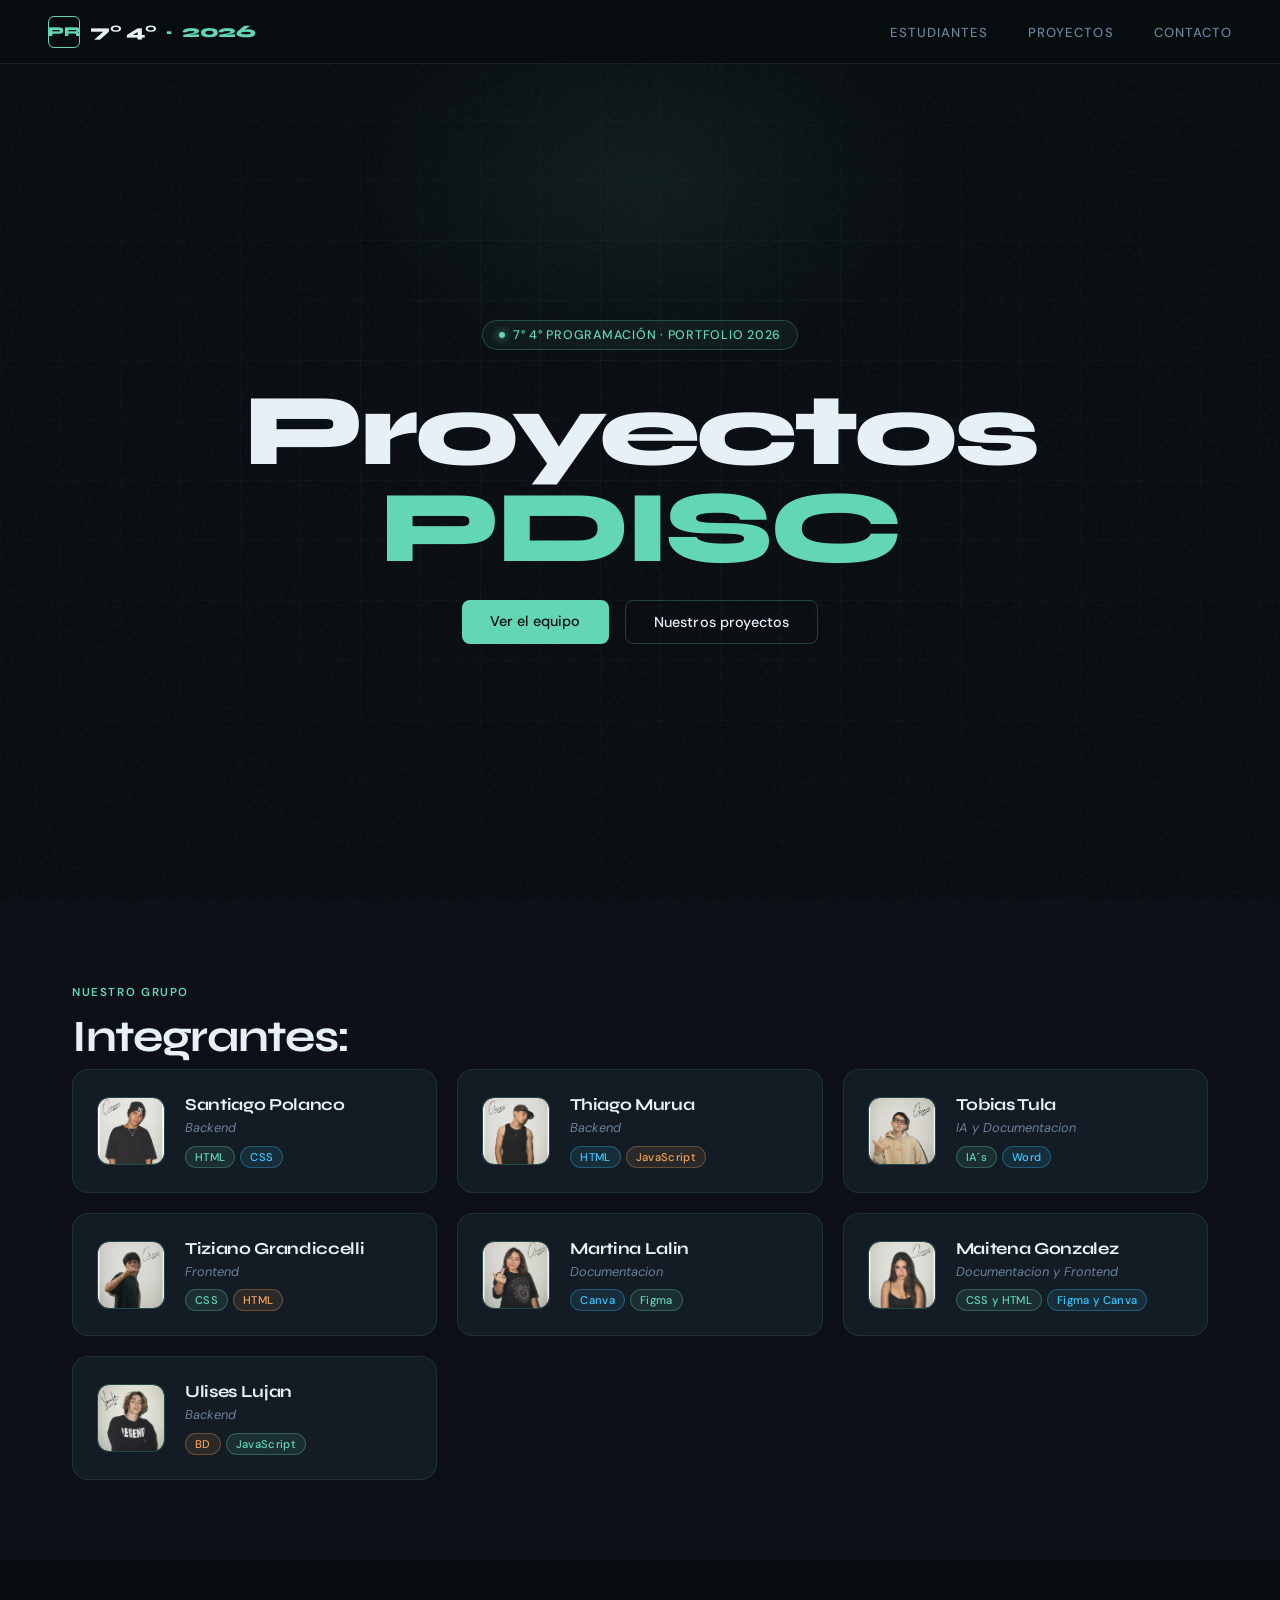
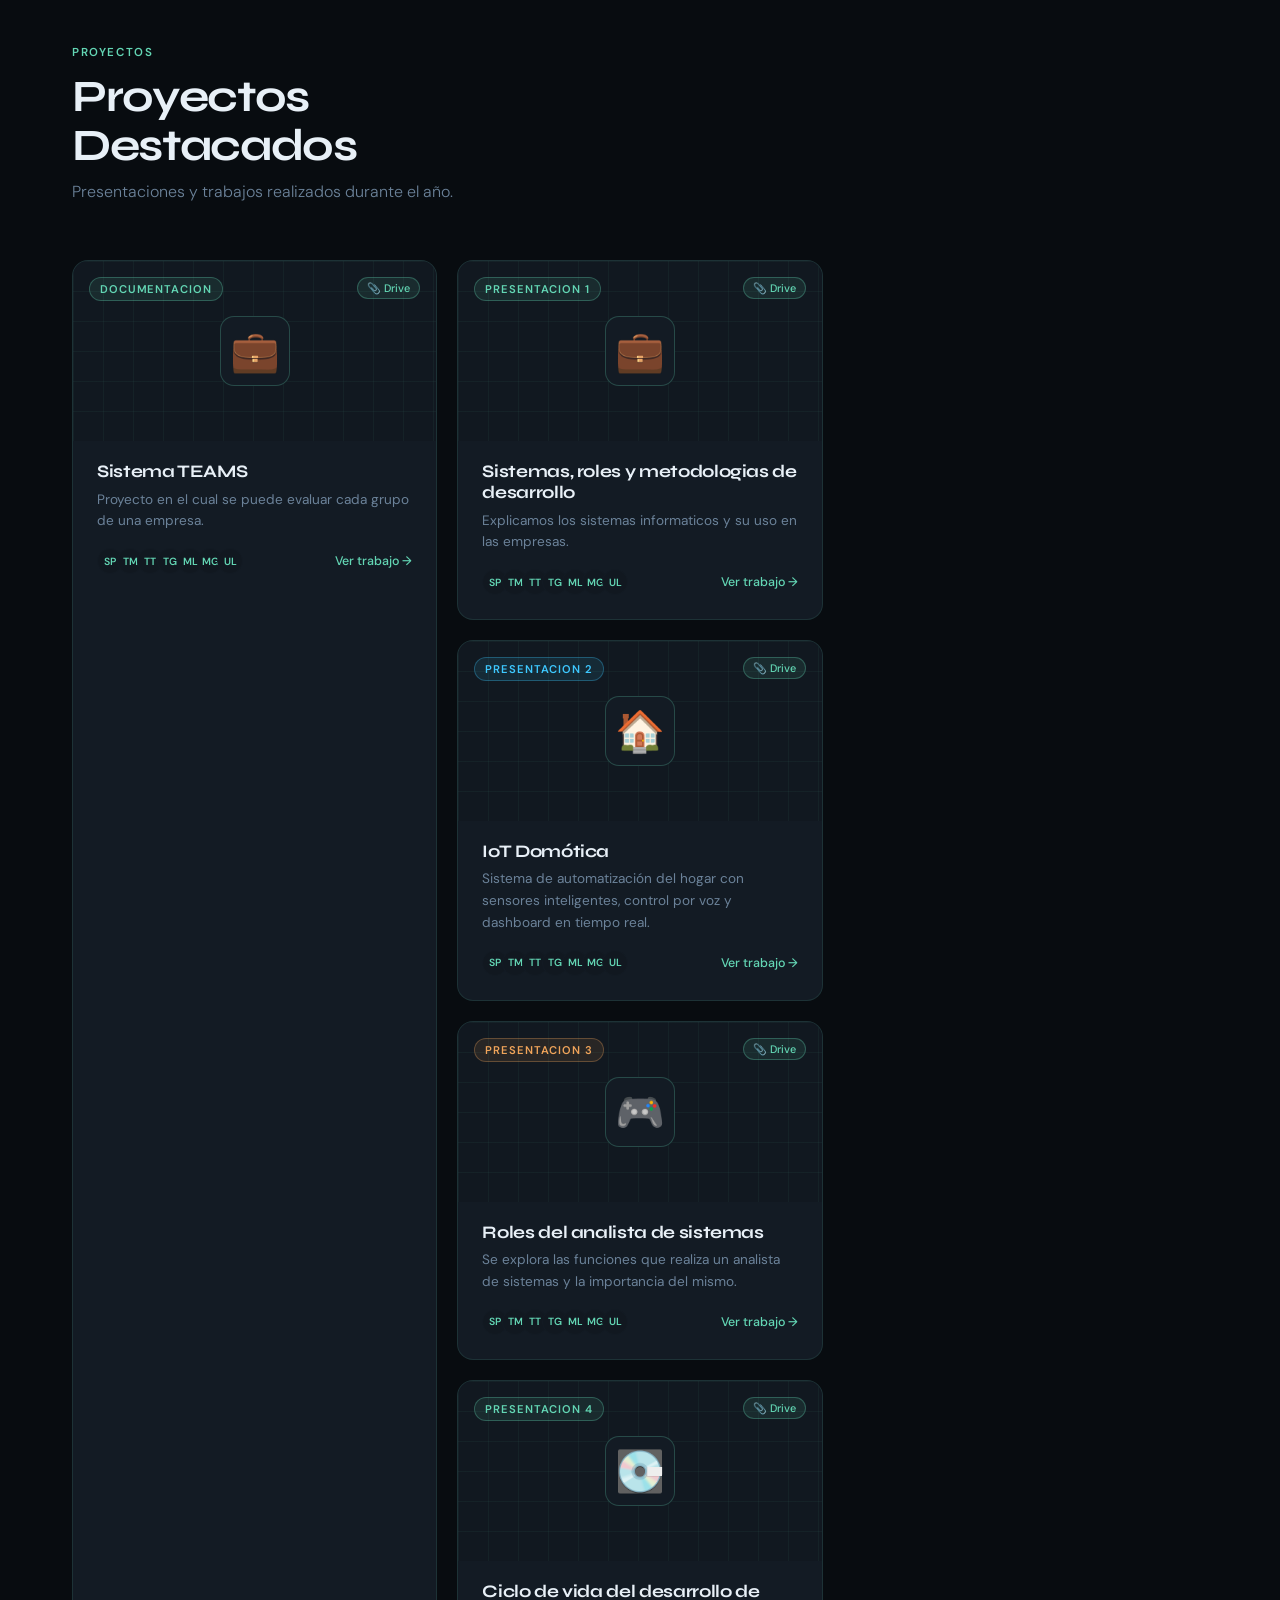
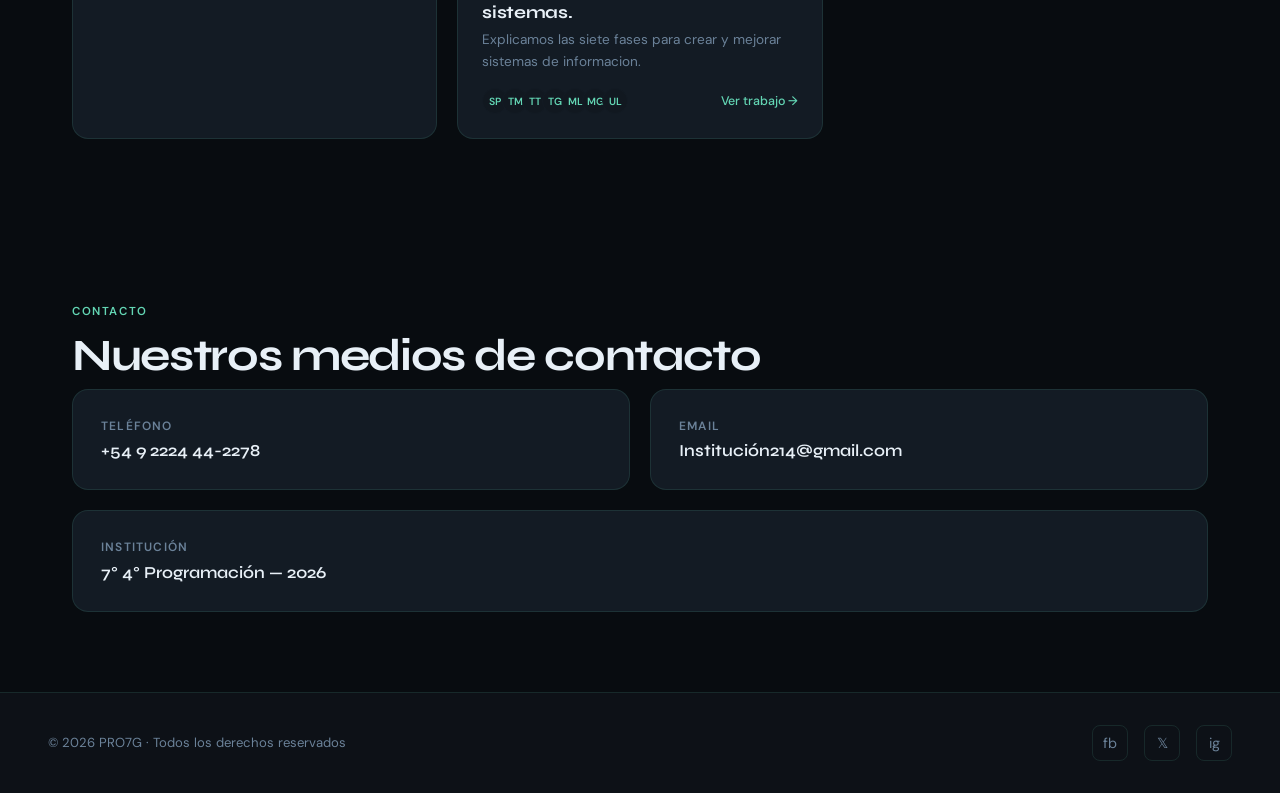
==== commit be06c674: "Update index.html" ====
--- a/portfolio/index.html
+++ b/portfolio/index.html
@@ -130,7 +130,33 @@
     <p class="section-tag reveal">Proyectos</p>
     <h2 class="section-title reveal">Proyectos <br>Destacados</h2>
     <p class="section-sub reveal">Presentaciones y trabajos realizados durante el año. </p>
-   
+    
+   <div class="projects-grid">
+      <a class="project-card reveal" href="https://docs.google.com/document/d/19qw3X0l4Sk2ecF0sfD9Z2aLZRxjV-ml3/edit?usp=drive_link&ouid=107107761210259791024&rtpof=true&sd=true" target="_blank">
+        <div class="project-thumb">
+          <div class="project-thumb-pattern"></div>
+          <span class="project-type-badge tag-green">Documentacion</span>
+          <span class="project-gdrive-badge">📎 Drive</span>
+          <div class="project-thumb-icon">💼</div>
+        </div>
+        <div class="project-body">
+          <div class="project-title">Sistema TEAMS</div>
+          <p class="project-desc">Proyecto en el cual se puede evaluar cada grupo de una empresa.</p>
+          <div class="project-footer">
+            <div class="project-members">
+              <div class="member-dot">SP</div>
+              <div class="member-dot">TM</div>
+              <div class="member-dot">TT</div>
+              <div class="member-dot">TG</div>
+              <div class="member-dot">ML</div>
+              <div class="member-dot">MG</div>
+              <div class="member-dot">UL</div>
+            </div>
+            <span class="project-link">Ver trabajo →</span>
+          </div>
+        </div>
+      </a>
+    
     <div class="projects-grid">
       <a class="project-card reveal" href="https://drive.google.com/file/d/1JtZgzzsUS3q6i__d8_By-QqEZzwx6sC-/view?usp=drive_link" target="_blank">
         <div class="project-thumb">
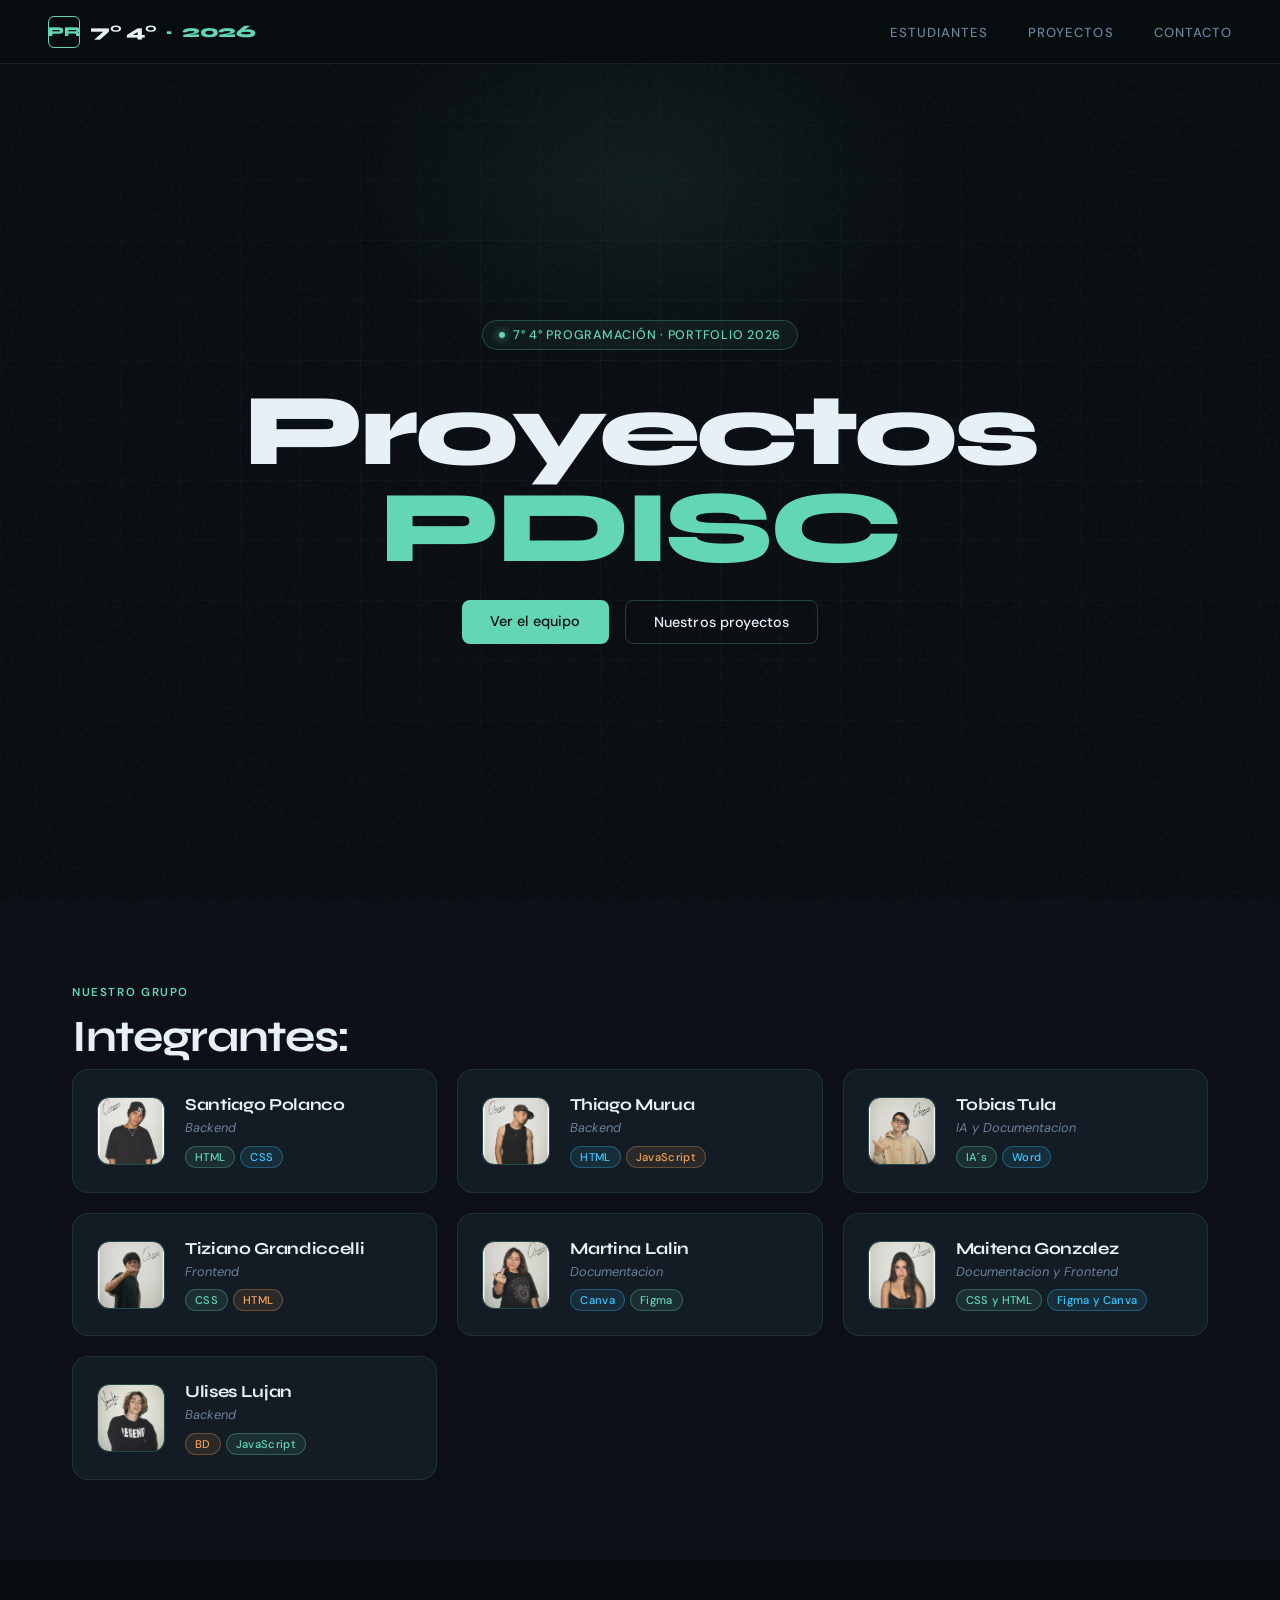
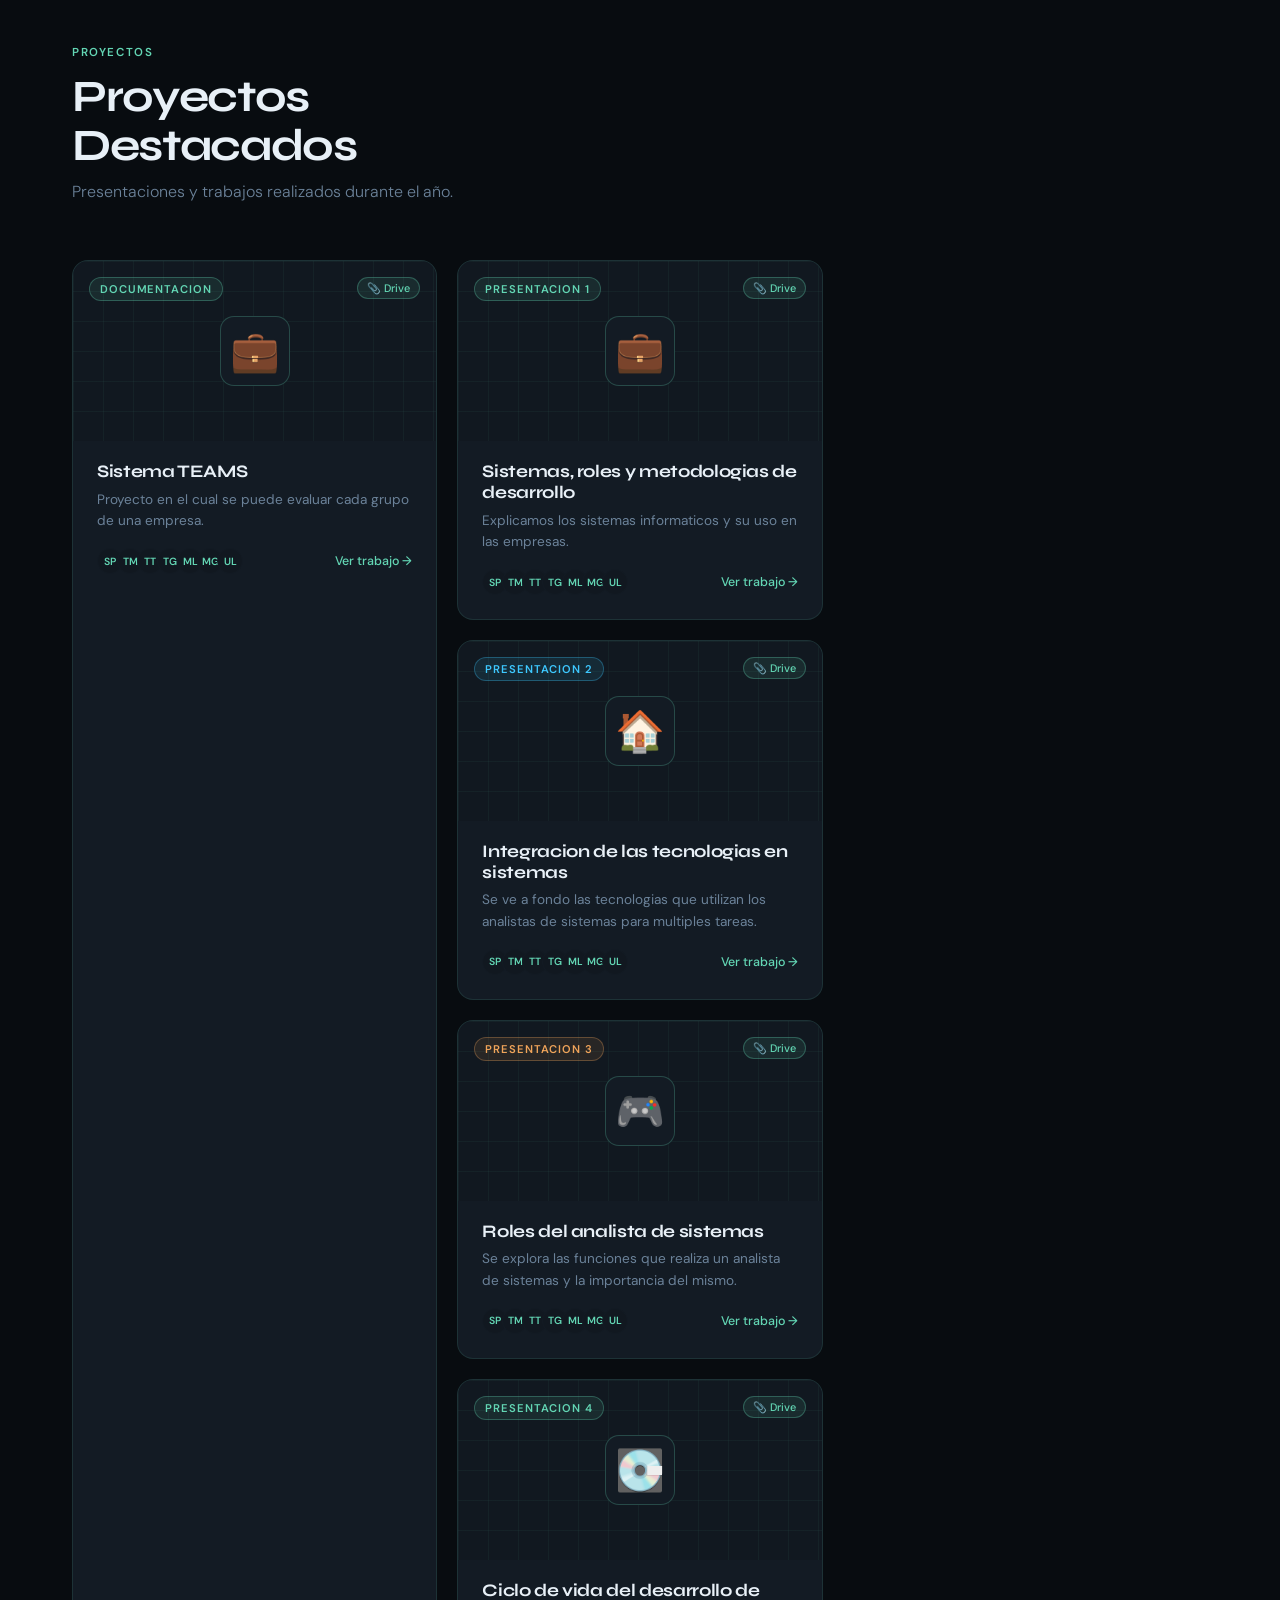
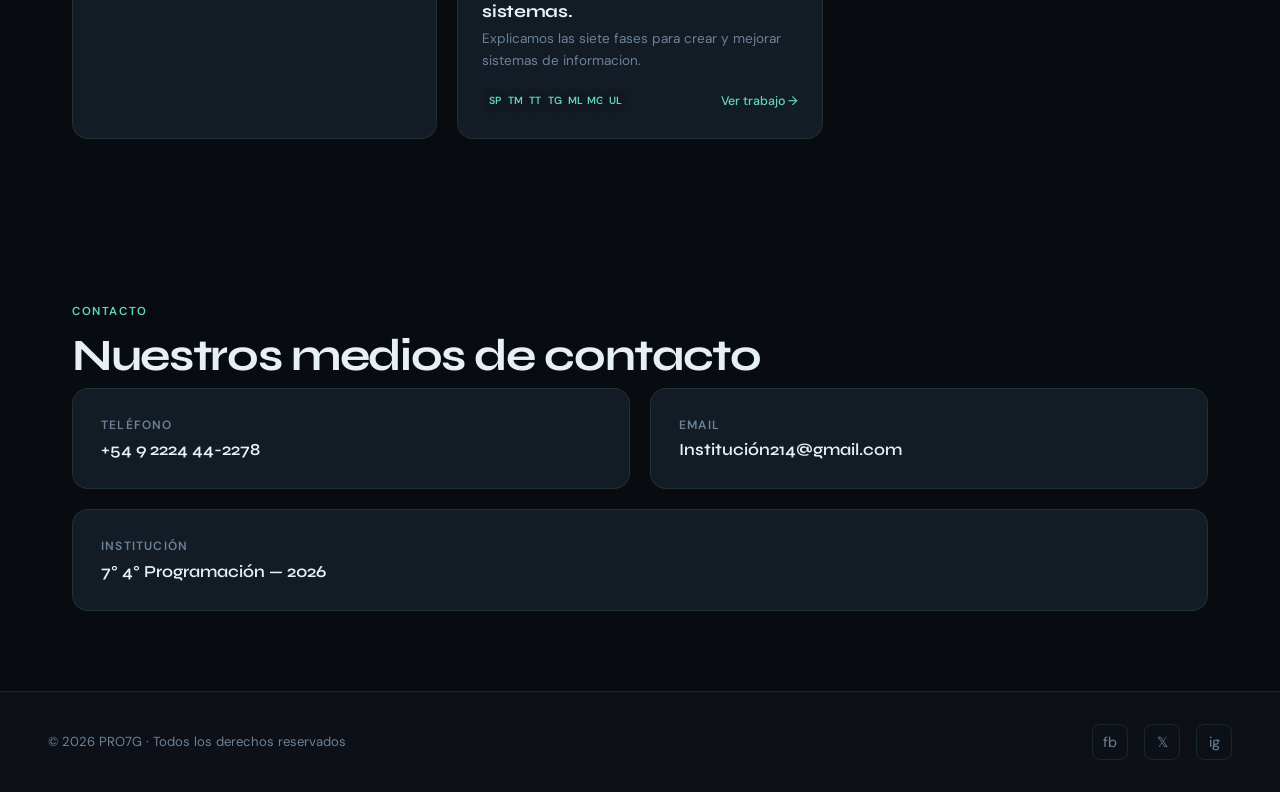
==== commit 2230e758: "Update index.html" ====
--- a/portfolio/index.html
+++ b/portfolio/index.html
@@ -156,7 +156,6 @@
           </div>
         </div>
       </a>
-    
     <div class="projects-grid">
       <a class="project-card reveal" href="https://drive.google.com/file/d/1JtZgzzsUS3q6i__d8_By-QqEZzwx6sC-/view?usp=drive_link" target="_blank">
         <div class="project-thumb">
@@ -182,7 +181,7 @@
           </div>
         </div>
       </a>
-      <a class="project-card reveal" href="https://drive.google.com/drive/folders/TU_FOLDER_ID_AQUI" target="_blank">
+      <a class="project-card reveal" href="https://drive.google.com/file/d/1WDhWc18GDA97SHtB08ps8gvgRKwcaV14/view?usp=drive_link" target="_blank">
         <div class="project-thumb">
           <div class="project-thumb-pattern"></div>
           <span class="project-type-badge tag-blue">Presentacion 2</span>
@@ -190,8 +189,8 @@
           <div class="project-thumb-icon">🏠</div>
         </div>
         <div class="project-body">
-          <div class="project-title">IoT Domótica</div>
-          <p class="project-desc">Sistema de automatización del hogar con sensores inteligentes, control por voz y dashboard en tiempo real.</p>
+          <div class="project-title">Integracion de las tecnologias en sistemas</div>
+          <p class="project-desc">Se ve a fondo las tecnologias que utilizan los analistas de sistemas para multiples tareas.</p>
           <div class="project-footer">
             <div class="project-members">
               <div class="member-dot">SP</div>
